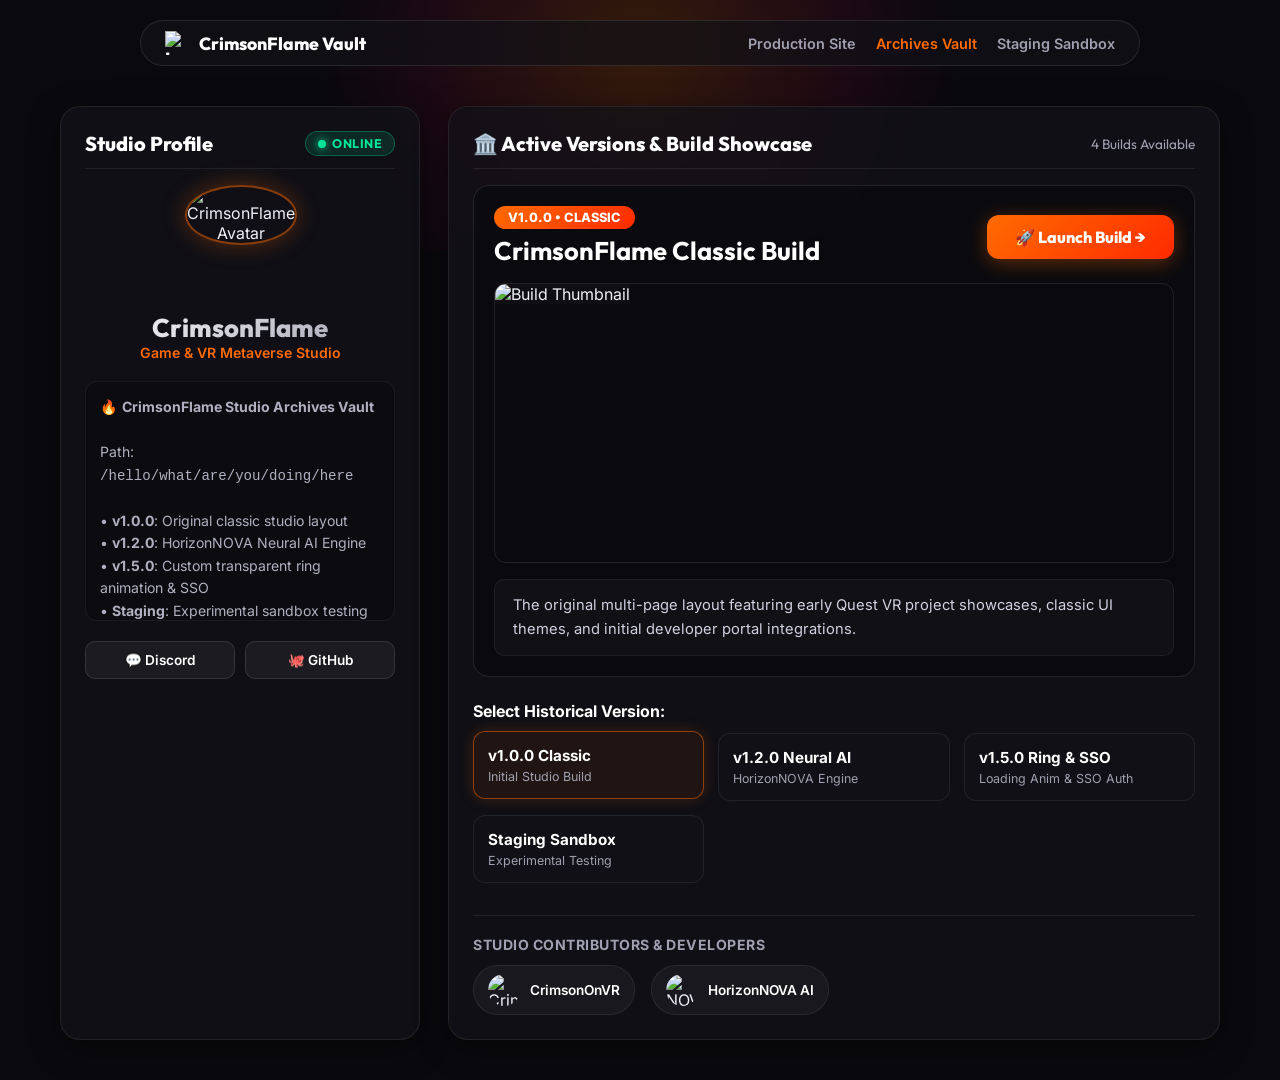
==== hello/what/are/you/doing/here/index.html @ 2e50b9c0 "Initialize dedicated archive repo with /hello/what/are/you/doing/here route" ====
<!DOCTYPE html>
<html lang="en">
<head>
    <meta charset="UTF-8">
    <meta name="viewport" content="width=device-width, initial-scale=1.0">
    <title>CrimsonFlame | Version Vault & Build Showcase</title>
    <link rel="icon" type="image/png" href="https://i.ibb.co/TBkJR2Jn/unnamed-removebg-preview.png">
    <link rel="preconnect" href="https://fonts.googleapis.com">
    <link rel="preconnect" href="https://fonts.gstatic.com" crossorigin>
    <link href="https://fonts.googleapis.com/css2?family=Fira+Code:wght@400;500;600;700&family=Inter:wght@400;500;600;700;800&family=Outfit:wght@400;500;600;700;800;900&display=swap" rel="stylesheet">
    <style>
        * {
            box-sizing: border-box;
            margin: 0;
            padding: 0;
        }

        body {
            background-color: #0A0A0E;
            color: #F0F0F8;
            font-family: 'Inter', sans-serif;
            min-height: 100vh;
        }

        /* Ambient Glow & Header */
        .bg-glow {
            position: fixed;
            top: -150px;
            left: 50%;
            transform: translateX(-50%);
            width: 700px;
            height: 400px;
            background: radial-gradient(circle, rgba(255, 107, 0, 0.18) 0%, rgba(255, 0, 85, 0.08) 50%, rgba(0, 0, 0, 0) 80%);
            pointer-events: none;
            z-index: 0;
        }

        .pill-navbar {
            display: flex;
            align-items: center;
            justify-content: space-between;
            max-width: 1000px;
            margin: 20px auto 0 auto;
            padding: 10px 24px;
            background: rgba(18, 18, 24, 0.7);
            border: 1px solid rgba(255, 255, 255, 0.1);
            border-radius: 40px;
            backdrop-filter: blur(16px);
            position: relative;
            z-index: 10;
        }

        .nav-brand {
            display: flex;
            align-items: center;
            gap: 10px;
            text-decoration: none;
            color: #FFF;
            font-family: 'Outfit', sans-serif;
            font-weight: 800;
            font-size: 1.1rem;
        }

        .nav-links {
            display: flex;
            gap: 20px;
        }

        .nav-links a {
            color: #A0A0B0;
            text-decoration: none;
            font-size: 0.9rem;
            font-weight: 600;
            transition: color 0.2s;
        }

        .nav-links a:hover, .nav-links a.active {
            color: #FF6B00;
        }

        .vault-container {
            max-width: 1200px;
            margin: 40px auto;
            padding: 0 20px;
            display: grid;
            grid-template-columns: 360px 1fr;
            gap: 28px;
            position: relative;
            z-index: 5;
        }

        /* Glassmorphism Panel */
        .glass-panel {
            background: rgba(18, 18, 24, 0.75);
            border: 1px solid rgba(255, 255, 255, 0.08);
            border-radius: 20px;
            padding: 24px;
            backdrop-filter: blur(16px);
            box-shadow: 0 8px 32px rgba(0, 0, 0, 0.4);
            position: relative;
            overflow: hidden;
        }

        .panel-header-title {
            font-family: 'Outfit', sans-serif;
            font-size: 1.25rem;
            font-weight: 800;
            color: #FFFFFF;
            margin-bottom: 16px;
            display: flex;
            align-items: center;
            justify-content: space-between;
            border-bottom: 1px solid rgba(255, 255, 255, 0.08);
            padding-bottom: 12px;
        }

        /* Profile Left Column */
        .profile-card-top {
            text-align: center;
            margin-bottom: 20px;
        }

        .profile-avatar-wrap {
            position: relative;
            width: 110px;
            height: 110px;
            margin: 0 auto 16px auto;
        }

        .profile-avatar-img {
            width: 100%;
            height: 100%;
            border-radius: 50%;
            object-fit: cover;
            border: 2px solid rgba(255, 107, 0, 0.5);
            box-shadow: 0 0 25px rgba(255, 107, 0, 0.3);
        }

        .status-pill {
            display: inline-flex;
            align-items: center;
            gap: 6px;
            background: rgba(0, 230, 153, 0.12);
            border: 1px solid rgba(0, 230, 153, 0.3);
            color: #00E699;
            padding: 4px 12px;
            border-radius: 20px;
            font-size: 0.78rem;
            font-weight: 700;
            text-transform: uppercase;
            letter-spacing: 0.5px;
        }

        .status-dot {
            width: 8px;
            height: 8px;
            border-radius: 50%;
            background: #00E699;
            box-shadow: 0 0 8px #00E699;
        }

        .studio-title {
            font-family: 'Outfit', sans-serif;
            font-size: 1.6rem;
            font-weight: 800;
            margin-top: 10px;
            background: linear-gradient(135deg, #FFFFFF 0%, #A0A0B0 100%);
            -webkit-background-clip: text;
            -webkit-text-fill-color: transparent;
        }

        .studio-sub {
            color: #FF6B00;
            font-size: 0.88rem;
            font-weight: 600;
        }

        .bio-box {
            background: rgba(10, 10, 14, 0.6);
            border: 1px solid rgba(255, 255, 255, 0.06);
            border-radius: 12px;
            padding: 14px;
            font-size: 0.88rem;
            color: #B0B0C0;
            line-height: 1.6;
            margin-bottom: 20px;
            max-height: 240px;
            overflow-y: auto;
        }

        .social-buttons-row {
            display: flex;
            gap: 10px;
        }

        .btn-social {
            flex: 1;
            display: flex;
            align-items: center;
            justify-content: center;
            gap: 8px;
            padding: 10px;
            border-radius: 10px;
            background: rgba(255, 255, 255, 0.05);
            border: 1px solid rgba(255, 255, 255, 0.1);
            color: #FFFFFF;
            text-decoration: none;
            font-weight: 600;
            font-size: 0.85rem;
            transition: all 0.2s ease;
        }

        .btn-social:hover {
            background: rgba(255, 107, 0, 0.15);
            border-color: rgba(255, 107, 0, 0.4);
            color: #FF6B00;
        }

        /* Right Column Showcase Place Card */
        .showcase-featured-card {
            background: rgba(10, 10, 14, 0.8);
            border: 1px solid rgba(255, 255, 255, 0.1);
            border-radius: 16px;
            padding: 20px;
            margin-bottom: 24px;
            position: relative;
        }

        .showcase-header {
            display: flex;
            align-items: center;
            justify-content: space-between;
            margin-bottom: 16px;
        }

        .version-badge {
            background: linear-gradient(135deg, #FF6B00, #FF2A00);
            color: #FFFFFF;
            padding: 4px 14px;
            border-radius: 20px;
            font-size: 0.8rem;
            font-weight: 800;
            text-transform: uppercase;
        }

        .btn-launch-large {
            display: inline-flex;
            align-items: center;
            gap: 8px;
            padding: 12px 28px;
            border-radius: 12px;
            background: linear-gradient(135deg, #FF6B00 0%, #FF2A00 100%);
            color: #FFFFFF;
            text-decoration: none;
            font-family: 'Outfit', sans-serif;
            font-size: 1rem;
            font-weight: 800;
            box-shadow: 0 4px 20px rgba(255, 107, 0, 0.35);
            transition: all 0.25s ease;
        }

        .btn-launch-large:hover {
            transform: translateY(-2px);
            box-shadow: 0 8px 30px rgba(255, 107, 0, 0.5);
        }

        .showcase-thumb-box {
            width: 100%;
            height: 280px;
            border-radius: 12px;
            overflow: hidden;
            border: 1px solid rgba(255, 255, 255, 0.1);
            margin-bottom: 16px;
            position: relative;
        }

        .showcase-thumb-img {
            width: 100%;
            height: 100%;
            object-fit: cover;
            transition: transform 0.4s ease;
        }

        .showcase-desc-box {
            background: rgba(255, 255, 255, 0.03);
            border: 1px solid rgba(255, 255, 255, 0.06);
            border-radius: 10px;
            padding: 14px 18px;
            color: #D0D0E0;
            font-size: 0.92rem;
            line-height: 1.6;
        }

        /* Versions Selector Grid */
        .version-list-grid {
            display: grid;
            grid-template-columns: repeat(auto-fit, minmax(220px, 1fr));
            gap: 14px;
        }

        .version-item-card {
            background: rgba(18, 18, 24, 0.6);
            border: 1px solid rgba(255, 255, 255, 0.08);
            border-radius: 12px;
            padding: 14px;
            cursor: pointer;
            transition: all 0.2s ease;
        }

        .version-item-card:hover, .version-item-card.active {
            border-color: rgba(255, 107, 0, 0.5);
            background: rgba(255, 107, 0, 0.08);
            transform: translateY(-2px);
        }

        .version-item-card.active {
            box-shadow: 0 0 15px rgba(255, 107, 0, 0.2);
        }

        .version-item-title {
            font-weight: 700;
            font-size: 0.95rem;
            color: #FFFFFF;
            margin-bottom: 4px;
        }

        .version-item-sub {
            font-size: 0.78rem;
            color: #A0A0B0;
        }

        /* Contributors Grid */
        .contributors-row {
            display: flex;
            gap: 16px;
        }

        .contributor-chip {
            display: flex;
            align-items: center;
            gap: 10px;
            background: rgba(255, 255, 255, 0.04);
            border: 1px solid rgba(255, 255, 255, 0.08);
            padding: 8px 14px;
            border-radius: 30px;
        }

        .contributor-avatar {
            width: 32px;
            height: 32px;
            border-radius: 50%;
            object-fit: cover;
        }

        .contributor-name {
            font-weight: 600;
            font-size: 0.85rem;
            color: #FFFFFF;
        }

        @media (max-width: 900px) {
            .vault-container {
                grid-template-columns: 1fr;
            }
        }
    </style>
</head>
<body>
    <div class="bg-glow"></div>

    <!-- Main Navigation Header -->
    <header>
        <nav class="pill-navbar">
            <a href="https://crimsonflame-official.github.io" class="nav-brand">
                <img src="https://i.ibb.co/TBkJR2Jn/unnamed-removebg-preview.png" style="width: 24px; height: 24px;" alt="Logo">
                <span>CrimsonFlame Vault</span>
            </a>
            <div class="nav-links">
                <a href="https://crimsonflame-official.github.io">Production Site</a>
                <a href="/hello/what/are/you/doing/here/" class="active">Archives Vault</a>
                <a href="https://crimsonflame-official.github.io/test">Staging Sandbox</a>
            </div>
        </nav>
    </header>

    <main class="vault-container">
        <!-- LEFT COLUMN: Profile & Bio Panel -->
        <aside class="glass-panel">
            <div class="panel-header-title">
                <span>Studio Profile</span>
                <span class="status-pill"><span class="status-dot"></span> Online</span>
            </div>

            <div class="profile-card-top">
                <div class="profile-avatar-wrap">
                    <img src="https://i.ibb.co/TBkJR2Jn/unnamed-removebg-preview.png" alt="CrimsonFlame Avatar" class="profile-avatar-img">
                </div>
                <h2 class="studio-title">CrimsonFlame</h2>
                <div class="studio-sub">Game & VR Metaverse Studio</div>
            </div>

            <div class="bio-box">
🔥 <strong>CrimsonFlame Studio Archives Vault</strong><br><br>
Path: <code>/hello/what/are/you/doing/here</code><br><br>
• <strong>v1.0.0</strong>: Original classic studio layout<br>
• <strong>v1.2.0</strong>: HorizonNOVA Neural AI Engine<br>
• <strong>v1.5.0</strong>: Custom transparent ring animation & SSO<br>
• <strong>Staging</strong>: Experimental sandbox testing ground
            </div>

            <div class="social-buttons-row">
                <a href="https://discord.gg/tNK8z9gYGQ" target="_blank" class="btn-social">💬 Discord</a>
                <a href="https://github.com/CrimsonFlame-Official" target="_blank" class="btn-social">🐙 GitHub</a>
            </div>
        </aside>

        <!-- RIGHT COLUMN: Active Versions & Showcase Panel -->
        <section class="glass-panel">
            <div class="panel-header-title">
                <span>🏛️ Active Versions & Build Showcase</span>
                <span style="font-size: 0.85rem; color: #A0A0B0; font-weight: normal;">4 Builds Available</span>
            </div>

            <!-- FEATURED BUILD CARD -->
            <div class="showcase-featured-card">
                <div class="showcase-header">
                    <div>
                        <span class="version-badge" id="featured-badge">v1.0.0 • Classic</span>
                        <h2 style="font-family: 'Outfit', sans-serif; font-size: 1.6rem; color: #FFF; margin-top: 8px;" id="featured-title">CrimsonFlame Classic Build</h2>
                    </div>
                    <a href="https://crimsonflame-official.github.io/archive/v1/" id="featured-launch-btn" class="btn-launch-large">🚀 Launch Build →</a>
                </div>

                <div class="showcase-thumb-box">
                    <img src="https://i.ibb.co/TBkJR2Jn/unnamed-removebg-preview.png" alt="Build Thumbnail" class="showcase-thumb-img" id="featured-thumb" style="object-fit: contain; background: rgba(255,255,255,0.02);">
                </div>

                <div class="showcase-desc-box" id="featured-desc">
                    The original multi-page layout featuring early Quest VR project showcases, classic UI themes, and initial developer portal integrations.
                </div>
            </div>

            <!-- VERSIONS SELECTOR LIST -->
            <h3 style="font-size: 1rem; color: #FFFFFF; margin-bottom: 12px; font-weight: 700;">Select Historical Version:</h3>
            <div class="version-list-grid">
                <div class="version-item-card active" onclick="selectVaultVersion(0)">
                    <div class="version-item-title">v1.0.0 Classic</div>
                    <div class="version-item-sub">Initial Studio Build</div>
                </div>
                <div class="version-item-card" onclick="selectVaultVersion(1)">
                    <div class="version-item-title">v1.2.0 Neural AI</div>
                    <div class="version-item-sub">HorizonNOVA Engine</div>
                </div>
                <div class="version-item-card" onclick="selectVaultVersion(2)">
                    <div class="version-item-title">v1.5.0 Ring & SSO</div>
                    <div class="version-item-sub">Loading Anim & SSO Auth</div>
                </div>
                <div class="version-item-card" onclick="selectVaultVersion(3)">
                    <div class="version-item-title">Staging Sandbox</div>
                    <div class="version-item-sub">Experimental Testing</div>
                </div>
            </div>

            <!-- CONTRIBUTORS SECTION AT BOTTOM -->
            <div style="margin-top: 32px; border-top: 1px solid rgba(255,255,255,0.08); padding-top: 20px;">
                <h4 style="font-size: 0.88rem; color: #A0A0B0; text-transform: uppercase; letter-spacing: 0.5px; margin-bottom: 12px;">Studio Contributors & Developers</h4>
                <div class="contributors-row">
                    <div class="contributor-chip">
                        <img src="https://cdn-icons-png.flaticon.com/512/149/149071.png" alt="Crimson" class="contributor-avatar">
                        <span class="contributor-name">CrimsonOnVR</span>
                    </div>
                    <div class="contributor-chip">
                        <img src="https://i.ibb.co/TBkJR2Jn/unnamed-removebg-preview.png" alt="NOVA" class="contributor-avatar">
                        <span class="contributor-name">HorizonNOVA AI</span>
                    </div>
                </div>
            </div>
        </section>
    </main>

    <script>
        var vaultVersions = [
            {
                title: "CrimsonFlame Classic Build",
                badge: "v1.0.0 • Classic",
                url: "https://crimsonflame-official.github.io/archive/v1/",
                thumb: "https://i.ibb.co/TBkJR2Jn/unnamed-removebg-preview.png",
                desc: "The original multi-page layout featuring early Quest VR project showcases, classic UI themes, and initial developer portal integrations."
            },
            {
                title: "HorizonNOVA Multi-Turn AI Engine",
                badge: "v1.2.0 • Neural AI",
                url: "http://localhost:9090",
                thumb: "https://i.ibb.co/TBkJR2Jn/unnamed-removebg-preview.png",
                desc: "Multi-turn conversational transformer engine featuring official spinning NOVA logo, ByteTokenizer, and pure autoregressive text generation."
            },
            {
                title: "Custom Ring Loader & Defer SSO",
                badge: "v1.5.0 • Ring & SSO",
                url: "https://crimsonflame-official.github.io/link",
                thumb: "https://i.ibb.co/TBkJR2Jn/unnamed-removebg-preview.png",
                desc: "Custom yellow-orange transparent ring loading animation with deferred Firebase SSO authorization card popups."
            },
            {
                title: "Live Staging Sandbox Environment",
                badge: "Staging • Experimental",
                url: "https://crimsonflame-official.github.io/test",
                thumb: "https://i.ibb.co/TBkJR2Jn/unnamed-removebg-preview.png",
                desc: "Live sandbox environment used to preview, benchmark, and stress-test new UI components, locomotion protocols, and animations."
            }
        ];

        function selectVaultVersion(idx) {
            var v = vaultVersions[idx];

            document.getElementById('featured-title').innerText = v.title;
            document.getElementById('featured-badge').innerText = v.badge;
            document.getElementById('featured-launch-btn').href = v.url;
            document.getElementById('featured-desc').innerText = v.desc;

            var cards = document.querySelectorAll('.version-item-card');
            cards.forEach(function(card, i) {
                if (i === idx) {
                    card.classList.add('active');
                } else {
                    card.classList.remove('active');
                }
            });
        }
    </script>
</body>
</html>
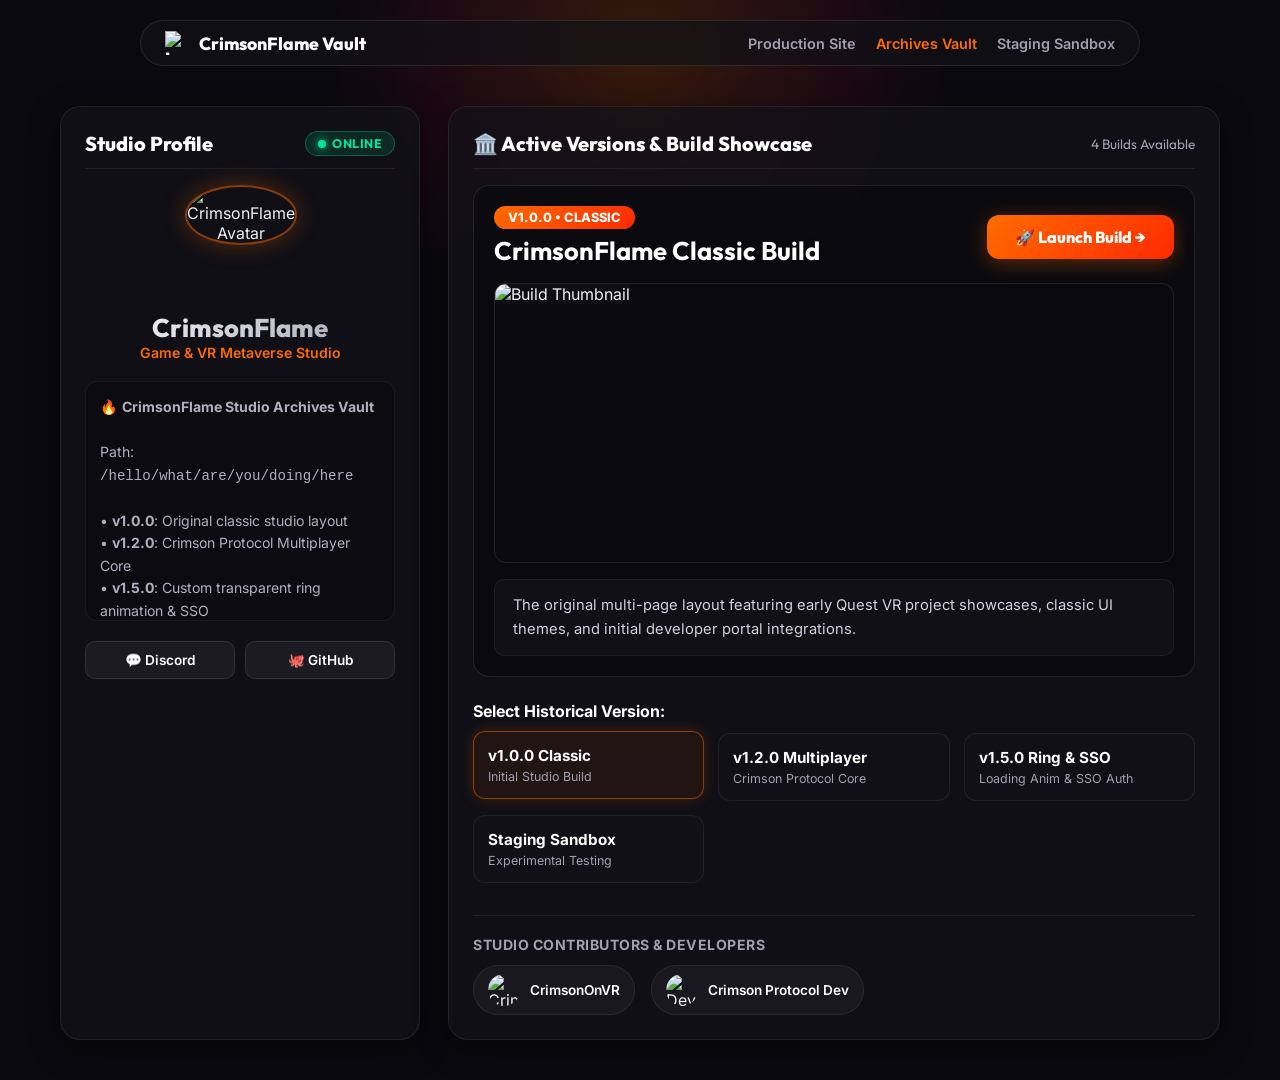
==== commit bc2582cc: "Remove all mentions of NOVA from testing archive pages" ====
--- a/hello/what/are/you/doing/here/index.html
+++ b/hello/what/are/you/doing/here/index.html
@@ -403,7 +403,7 @@
 🔥 <strong>CrimsonFlame Studio Archives Vault</strong><br><br>
 Path: <code>/hello/what/are/you/doing/here</code><br><br>
 • <strong>v1.0.0</strong>: Original classic studio layout<br>
-• <strong>v1.2.0</strong>: HorizonNOVA Neural AI Engine<br>
+• <strong>v1.2.0</strong>: Crimson Protocol Multiplayer Core<br>
 • <strong>v1.5.0</strong>: Custom transparent ring animation & SSO<br>
 • <strong>Staging</strong>: Experimental sandbox testing ground
             </div>
@@ -428,7 +428,7 @@
                         <span class="version-badge" id="featured-badge">v1.0.0 • Classic</span>
                         <h2 style="font-family: 'Outfit', sans-serif; font-size: 1.6rem; color: #FFF; margin-top: 8px;" id="featured-title">CrimsonFlame Classic Build</h2>
                     </div>
-                    <a href="https://crimsonflame-official.github.io/archive/v1/" id="featured-launch-btn" class="btn-launch-large">🚀 Launch Build →</a>
+                    <a href="V1/" id="featured-launch-btn" class="btn-launch-large">🚀 Launch Build →</a>
                 </div>
 
                 <div class="showcase-thumb-box">
@@ -448,8 +448,8 @@
                     <div class="version-item-sub">Initial Studio Build</div>
                 </div>
                 <div class="version-item-card" onclick="selectVaultVersion(1)">
-                    <div class="version-item-title">v1.2.0 Neural AI</div>
-                    <div class="version-item-sub">HorizonNOVA Engine</div>
+                    <div class="version-item-title">v1.2.0 Multiplayer</div>
+                    <div class="version-item-sub">Crimson Protocol Core</div>
                 </div>
                 <div class="version-item-card" onclick="selectVaultVersion(2)">
                     <div class="version-item-title">v1.5.0 Ring & SSO</div>
@@ -470,8 +470,8 @@
                         <span class="contributor-name">CrimsonOnVR</span>
                     </div>
                     <div class="contributor-chip">
-                        <img src="https://i.ibb.co/TBkJR2Jn/unnamed-removebg-preview.png" alt="NOVA" class="contributor-avatar">
-                        <span class="contributor-name">HorizonNOVA AI</span>
+                        <img src="https://i.ibb.co/TBkJR2Jn/unnamed-removebg-preview.png" alt="Dev" class="contributor-avatar">
+                        <span class="contributor-name">Crimson Protocol Dev</span>
                     </div>
                 </div>
             </div>
@@ -481,32 +481,25 @@
     <script>
         var vaultVersions = [
             {
-                title: "CrimsonFlame Classic Build",
-                badge: "v1.0.0 • Classic",
-                url: "https://crimsonflame-official.github.io/archive/v1/",
+                title: "CrimsonFlame Classic Build V1",
+                badge: "V1 • Classic",
+                url: "V1/",
                 thumb: "https://i.ibb.co/TBkJR2Jn/unnamed-removebg-preview.png",
                 desc: "The original multi-page layout featuring early Quest VR project showcases, classic UI themes, and initial developer portal integrations."
             },
             {
-                title: "HorizonNOVA Multi-Turn AI Engine",
-                badge: "v1.2.0 • Neural AI",
-                url: "http://localhost:9090",
+                title: "Crimson Protocol Networking V2",
+                badge: "V2 • Multiplayer",
+                url: "V2/",
                 thumb: "https://i.ibb.co/TBkJR2Jn/unnamed-removebg-preview.png",
-                desc: "Multi-turn conversational transformer engine featuring official spinning NOVA logo, ByteTokenizer, and pure autoregressive text generation."
+                desc: "Crimson Protocol multiplayer VR networking update featuring low-latency Quest VR avatar sync and spatial audio interaction nodes."
             },
             {
-                title: "Custom Ring Loader & Defer SSO",
-                badge: "v1.5.0 • Ring & SSO",
-                url: "https://crimsonflame-official.github.io/link",
+                title: "Custom Ring Loader & Defer SSO V3",
+                badge: "V3 • Ring & SSO",
+                url: "V3/",
                 thumb: "https://i.ibb.co/TBkJR2Jn/unnamed-removebg-preview.png",
                 desc: "Custom yellow-orange transparent ring loading animation with deferred Firebase SSO authorization card popups."
-            },
-            {
-                title: "Live Staging Sandbox Environment",
-                badge: "Staging • Experimental",
-                url: "https://crimsonflame-official.github.io/test",
-                thumb: "https://i.ibb.co/TBkJR2Jn/unnamed-removebg-preview.png",
-                desc: "Live sandbox environment used to preview, benchmark, and stress-test new UI components, locomotion protocols, and animations."
             }
         ];
 
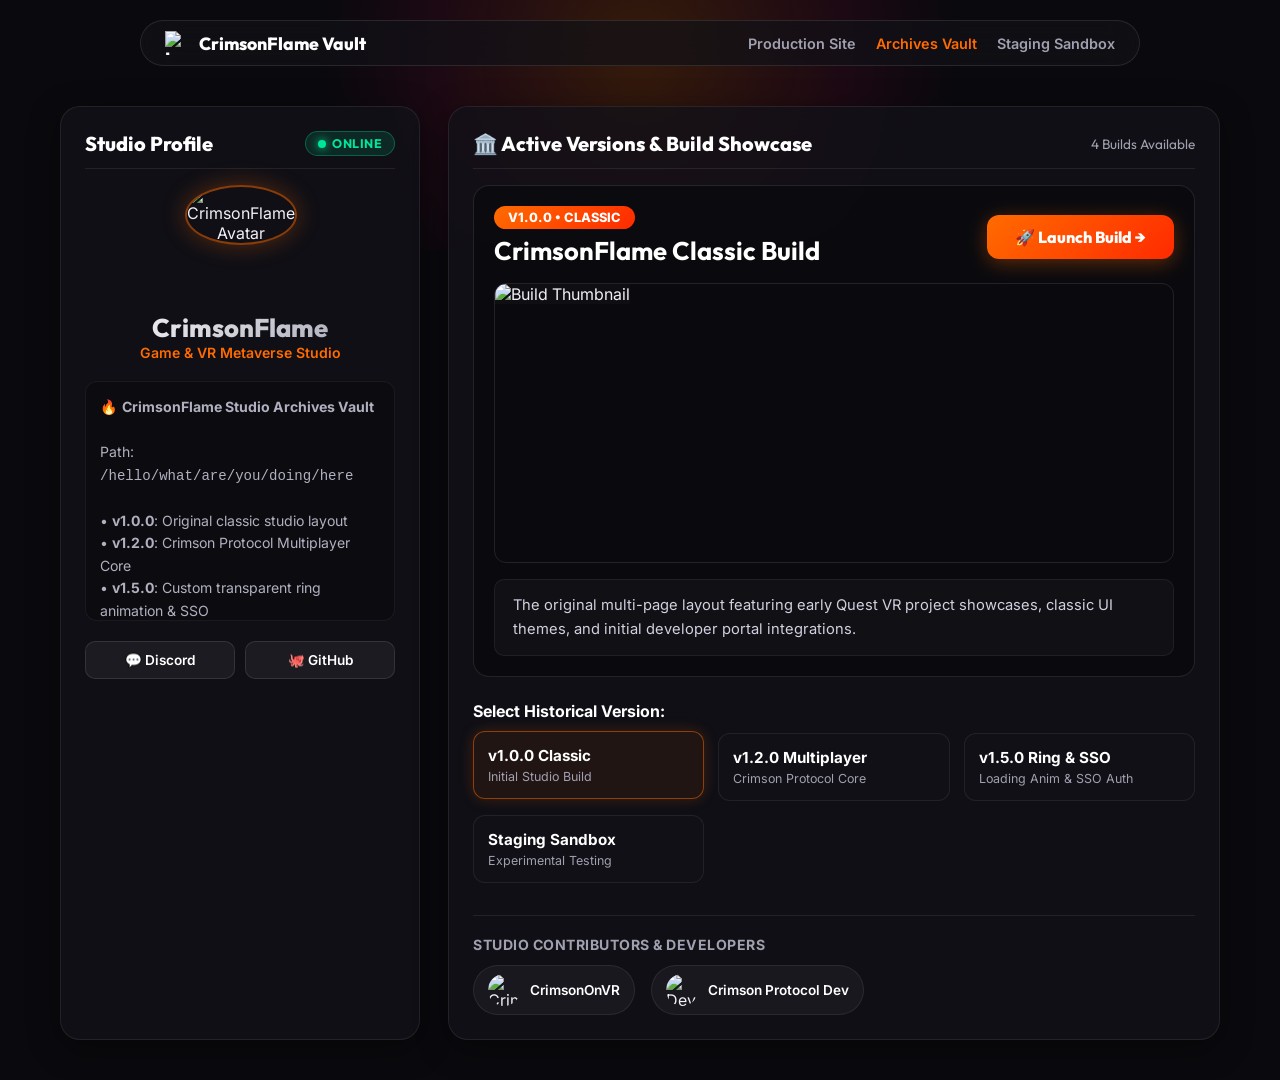
==== commit 927a2449: "Fix 404 on return link and include self-contained style.css for all version builds" ====
--- a/hello/what/are/you/doing/here/index.html
+++ b/hello/what/are/you/doing/here/index.html
@@ -483,21 +483,21 @@
             {
                 title: "CrimsonFlame Classic Build V1",
                 badge: "V1 • Classic",
-                url: "V1/",
+                url: "V1/index.html",
                 thumb: "https://i.ibb.co/TBkJR2Jn/unnamed-removebg-preview.png",
                 desc: "The original multi-page layout featuring early Quest VR project showcases, classic UI themes, and initial developer portal integrations."
             },
             {
                 title: "Crimson Protocol Networking V2",
                 badge: "V2 • Multiplayer",
-                url: "V2/",
+                url: "V2/index.html",
                 thumb: "https://i.ibb.co/TBkJR2Jn/unnamed-removebg-preview.png",
                 desc: "Crimson Protocol multiplayer VR networking update featuring low-latency Quest VR avatar sync and spatial audio interaction nodes."
             },
             {
                 title: "Custom Ring Loader & Defer SSO V3",
                 badge: "V3 • Ring & SSO",
-                url: "V3/",
+                url: "V3/index.html",
                 thumb: "https://i.ibb.co/TBkJR2Jn/unnamed-removebg-preview.png",
                 desc: "Custom yellow-orange transparent ring loading animation with deferred Firebase SSO authorization card popups."
             }
